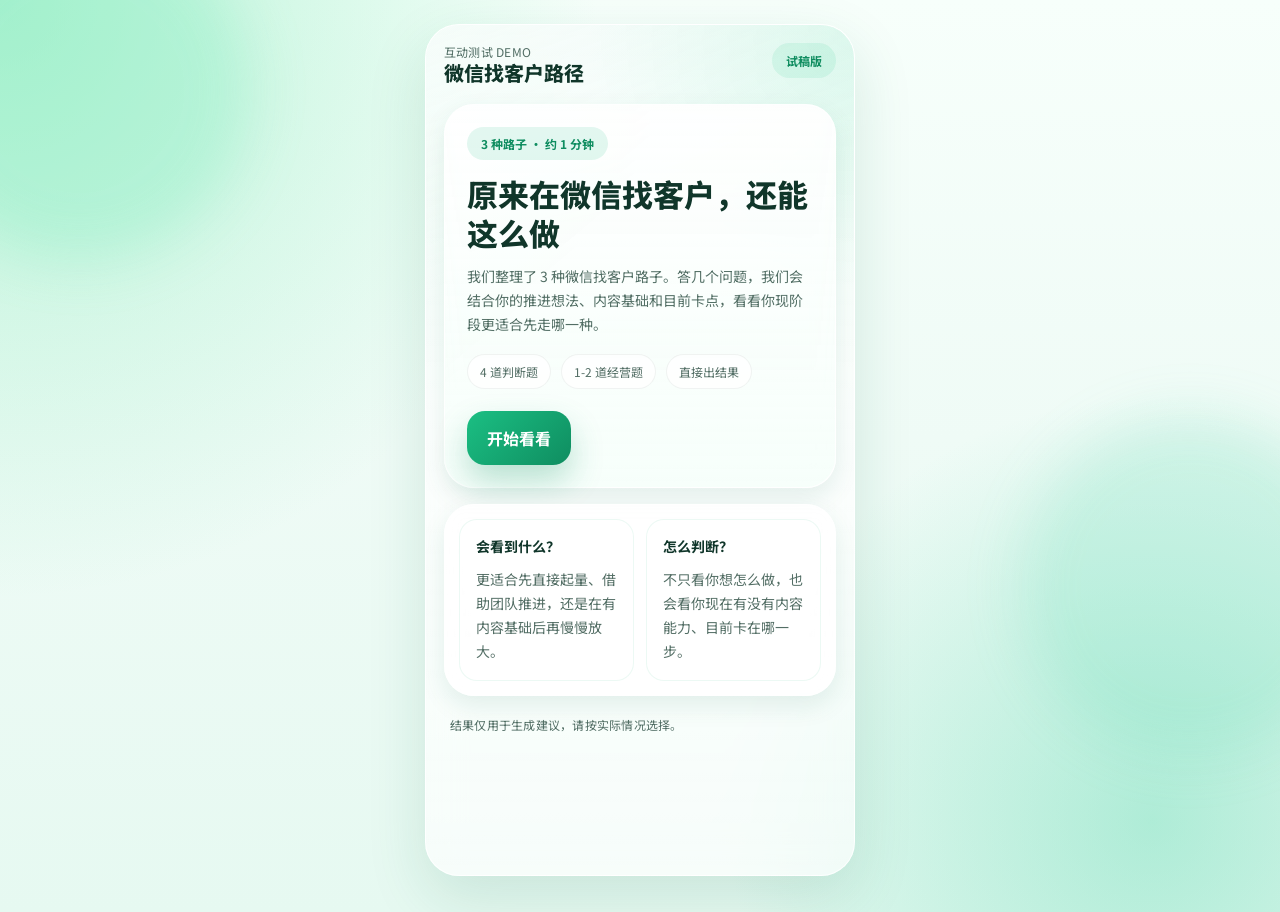
==== index.html @ 2e2473d0 "Add short result type label" ====
<!DOCTYPE html>
<html lang="zh-CN">
  <head>
    <meta charset="UTF-8" />
    <meta name="viewport" content="width=device-width, initial-scale=1.0, viewport-fit=cover" />
    <title>微信找客户路径 Demo</title>
    <link rel="preconnect" href="https://fonts.googleapis.com" />
    <link rel="preconnect" href="https://fonts.gstatic.com" crossorigin />
    <link
      href="https://fonts.googleapis.com/css2?family=Urbanist:wght@600;700;800&family=Noto+Sans+SC:wght@400;500;700;800&display=swap"
      rel="stylesheet"
    />
    <link rel="stylesheet" href="./css/style.css" />
  </head>
  <body>
    <div class="page-glow glow-left"></div>
    <div class="page-glow glow-right"></div>
    <main class="app-shell">
      <section class="phone-frame">
        <div class="topbar">
          <div>
            <p class="eyebrow">互动测试 DEMO</p>
            <h1>微信找客户路径</h1>
          </div>
          <span class="topbar-tag">试稿版</span>
        </div>

        <section id="screen-intro" class="screen active">
          <div class="hero-card reveal-up">
            <span class="pill">3 种路子 · 约 1 分钟</span>
            <h2>原来在微信找客户，还能这么做</h2>
            <p>
              我们整理了 3 种微信找客户路子。答几个问题，我们会结合你的推进想法、内容基础和目前卡点，看看你现阶段更适合先走哪一种。
            </p>
            <div class="chip-row">
              <span>4 道判断题</span>
              <span>1-2 道经营题</span>
              <span>直接出结果</span>
            </div>
            <button class="primary-btn" data-action="start">开始看看</button>
          </div>

          <div class="info-panel reveal-up delay-1">
            <div class="mini-card">
              <strong>会看到什么？</strong>
              <p>更适合先直接起量、借助团队推进，还是在有内容基础后再慢慢放大。</p>
            </div>
            <div class="mini-card">
              <strong>怎么判断？</strong>
              <p>不只看你想怎么做，也会看你现在有没有内容能力、目前卡在哪一步。</p>
            </div>
          </div>

          <div class="footer-note">结果仅用于生成建议，请按实际情况选择。</div>
        </section>

        <section id="screen-quiz" class="screen">
          <div class="progress-card reveal-up">
            <div class="progress-meta">
              <span id="progress-label">路径判断 1 / 5</span>
              <span id="progress-percent">20%</span>
            </div>
            <div class="progress-track">
              <div id="progress-fill" class="progress-fill"></div>
            </div>
          </div>

          <div class="question-card reveal-up delay-1">
            <p class="question-helper">按现在更接近的情况选即可</p>
            <h2 id="question-title">题目加载中…</h2>
            <div id="question-options" class="options-grid"></div>
          </div>
        </section>

        <section id="screen-loading" class="screen">
          <div class="loading-card reveal-up">
            <div class="loading-ring"></div>
            <span class="pill">路径匹配中</span>
            <h2>正在生成你的基础结果…</h2>
            <p id="loading-text">正在匹配更适合你的找客路子</p>
          </div>
        </section>

        <section id="screen-result" class="screen">
          <div class="result-hero reveal-up">
            <div>
              <p class="eyebrow">基础版结果</p>
              <span id="result-type-short" class="pill result-type-pill">先直接起量</span>
              <h2 id="result-type-title">你现阶段更适合：先直接把找客户这件事跑起来</h2>
            </div>
            <div class="score-badge">
              <span>匹配度</span>
              <strong id="result-score">86</strong>
            </div>
          </div>

          <div class="result-summary reveal-up delay-1">
            <p id="result-summary-text"></p>
            <div id="result-tags" class="chip-row result-tags"></div>
          </div>

          <div class="result-grid reveal-up delay-2">
            <div class="result-card">
              <p class="section-label">为什么会是这个结果</p>
              <ul id="trait-list" class="bullet-list"></ul>
            </div>
            <div class="result-card">
              <p class="section-label">更适合先怎么推进</p>
              <ul id="action-list" class="bullet-list"></ul>
            </div>
          </div>

          <div class="result-card highlight reveal-up delay-2">
            <p class="section-label">结合你的生意情况</p>
            <p id="result-personalized"></p>
          </div>

          <div class="qr-card reveal-up delay-3">
            <div class="qr-copy">
              <span class="pill">下一步动作</span>
              <h3>你的结果是基础版</h3>
              <p>
                添加顾问并发送测试结果截图，可领取对应方案说明、同类参考案例和下一步建议。
              </p>
              <ul class="benefit-list">
                <li>对应方案说明</li>
                <li>同类案例参考</li>
                <li>下一步建议清单</li>
              </ul>
            </div>
            <div class="qr-panel">
              <div class="qr-placeholder">
                <span>替换为顾问二维码</span>
              </div>
              <p>长按识别二维码，领取完整版</p>
            </div>
          </div>

          <div class="result-actions reveal-up delay-3">
            <button class="secondary-btn" data-action="restart">重新测试</button>
          </div>
        </section>
      </section>
    </main>

    <script src="./js/main.js"></script>
  </body>
</html>
---- css/style.css ----
:root {
  --bg: #effbf6;
  --bg-strong: #d8f6e8;
  --card: rgba(255, 255, 255, 0.84);
  --card-strong: rgba(255, 255, 255, 0.95);
  --line: rgba(13, 94, 62, 0.1);
  --text: #10362a;
  --text-soft: rgba(16, 54, 42, 0.72);
  --green: #1bbf83;
  --green-deep: #0f8d60;
  --mint: #65ddb0;
  --accent: #0eaf79;
  --shadow: 0 22px 60px rgba(23, 110, 76, 0.14);
  --shadow-soft: 0 10px 24px rgba(23, 110, 76, 0.1);
  --radius-xl: 30px;
  --radius-lg: 22px;
  --radius-md: 16px;
}

* {
  box-sizing: border-box;
}

body {
  margin: 0;
  min-height: 100vh;
  font-family: "Noto Sans SC", sans-serif;
  background:
    radial-gradient(circle at top left, rgba(128, 233, 182, 0.55), transparent 38%),
    radial-gradient(circle at right 10% bottom 10%, rgba(68, 211, 164, 0.35), transparent 30%),
    linear-gradient(180deg, #f7fffb 0%, var(--bg) 48%, #e6f9f1 100%);
  color: var(--text);
}

button {
  font: inherit;
}

.page-glow {
  position: fixed;
  inset: auto;
  width: 340px;
  height: 340px;
  border-radius: 50%;
  filter: blur(28px);
  opacity: 0.55;
  pointer-events: none;
}

.glow-left {
  top: -80px;
  left: -90px;
  background: rgba(115, 234, 184, 0.5);
}

.glow-right {
  right: -80px;
  bottom: 16%;
  background: rgba(93, 218, 177, 0.34);
}

.app-shell {
  min-height: 100vh;
  display: flex;
  justify-content: center;
  padding: 24px 16px 36px;
}

.phone-frame {
  position: relative;
  width: min(100%, 430px);
  min-height: calc(100vh - 48px);
  background: linear-gradient(180deg, rgba(255, 255, 255, 0.82), rgba(255, 255, 255, 0.66));
  border: 1px solid rgba(255, 255, 255, 0.8);
  border-radius: 34px;
  box-shadow: var(--shadow);
  backdrop-filter: blur(18px);
  overflow: hidden;
  padding: 18px 18px 24px;
}

.phone-frame::before {
  content: "";
  position: absolute;
  inset: 0;
  background:
    linear-gradient(160deg, rgba(255, 255, 255, 0.46), transparent 28%),
    radial-gradient(circle at top right, rgba(120, 229, 185, 0.24), transparent 28%),
    linear-gradient(180deg, rgba(33, 196, 130, 0.06), transparent 46%);
  pointer-events: none;
}

.topbar,
.screen {
  position: relative;
  z-index: 1;
}

.topbar {
  display: flex;
  justify-content: space-between;
  align-items: flex-start;
  gap: 12px;
  margin-bottom: 18px;
}

.topbar h1,
.hero-card h2,
.question-card h2,
.loading-card h2,
.result-hero h2,
.result-card h3,
.info-block h3 {
  margin: 0;
  line-height: 1.28;
}

.topbar h1 {
  font-size: 20px;
  font-weight: 800;
}

.eyebrow,
.section-label,
.footer-note,
.question-helper,
.progress-meta,
.topbar-tag,
.inline-error {
  letter-spacing: 0.02em;
}

.eyebrow,
.section-label,
.question-helper,
.footer-note,
.progress-meta,
.inline-error,
.topbar-tag {
  margin: 0;
  font-size: 12px;
  color: var(--text-soft);
}

.topbar-tag {
  display: inline-flex;
  align-items: center;
  justify-content: center;
  min-width: 64px;
  padding: 9px 12px;
  border-radius: 999px;
  background: rgba(27, 191, 131, 0.1);
  color: var(--green-deep);
  font-weight: 700;
}

.screen {
  display: none;
  flex-direction: column;
  gap: 16px;
}

.screen.active {
  display: flex;
}

.hero-card,
.question-card,
.progress-card,
.loading-card,
.result-summary,
.result-card,
.qr-card,
.info-panel,
.result-hero {
  background: var(--card);
  border: 1px solid rgba(255, 255, 255, 0.9);
  box-shadow: var(--shadow-soft);
  backdrop-filter: blur(10px);
}

.hero-card,
.question-card,
.loading-card,
.result-summary,
.result-card,
.result-hero {
  border-radius: var(--radius-xl);
  padding: 22px;
}

.hero-card {
  background:
    linear-gradient(180deg, rgba(255, 255, 255, 0.96), rgba(245, 255, 250, 0.84)),
    linear-gradient(140deg, rgba(125, 235, 188, 0.1), transparent 45%);
}

.hero-card.compact p {
  margin-bottom: 0;
}

.hero-card h2 {
  margin-top: 14px;
  font-size: 31px;
  font-weight: 800;
}

.hero-card p,
.loading-card p,
.result-summary p,
.result-card p,
.qr-copy p,
.mini-card p,
.info-block p {
  margin: 12px 0 0;
  color: var(--text-soft);
  line-height: 1.7;
  font-size: 14px;
}

.pill {
  display: inline-flex;
  align-items: center;
  justify-content: center;
  width: fit-content;
  padding: 8px 14px;
  border-radius: 999px;
  background: rgba(27, 191, 131, 0.12);
  color: var(--green-deep);
  font-size: 12px;
  font-weight: 700;
}

.chip-row {
  display: flex;
  flex-wrap: wrap;
  gap: 10px;
  margin: 18px 0 22px;
}

.chip-row span,
.result-tags span {
  display: inline-flex;
  align-items: center;
  justify-content: center;
  padding: 8px 12px;
  border-radius: 999px;
  background: rgba(255, 255, 255, 0.78);
  border: 1px solid rgba(16, 54, 42, 0.06);
  font-size: 12px;
  color: var(--text-soft);
}

.primary-btn,
.secondary-btn,
.option-btn {
  border: none;
  cursor: pointer;
  transition: transform 180ms ease, box-shadow 180ms ease, border-color 180ms ease, background 180ms ease;
}

.primary-btn,
.secondary-btn {
  min-height: 54px;
  border-radius: 18px;
  padding: 0 20px;
  font-weight: 700;
}

.primary-btn {
  background: linear-gradient(135deg, var(--green) 0%, var(--green-deep) 100%);
  color: #fff;
  box-shadow: 0 16px 32px rgba(21, 148, 101, 0.28);
}

.primary-btn:hover,
.primary-btn:active,
.secondary-btn:hover,
.option-btn:hover,
.option-btn.active {
  transform: translateY(-2px);
}

.primary-btn.full,
.secondary-btn.full {
  width: 100%;
}

.secondary-btn {
  background: rgba(255, 255, 255, 0.86);
  color: var(--green-deep);
  border: 1px solid rgba(27, 191, 131, 0.18);
}

.info-panel {
  display: grid;
  gap: 12px;
  grid-template-columns: 1fr 1fr;
  border-radius: var(--radius-xl);
  padding: 14px;
}

.mini-card {
  padding: 16px;
  border-radius: 18px;
  background: rgba(255, 255, 255, 0.76);
  border: 1px solid rgba(14, 175, 121, 0.08);
}

.mini-card strong {
  display: block;
  font-size: 14px;
}

.footer-note {
  padding: 4px 6px 0;
}

.progress-card {
  border-radius: 24px;
  padding: 16px 18px;
}

.progress-meta {
  display: flex;
  justify-content: space-between;
  font-weight: 700;
}

.progress-track {
  height: 10px;
  border-radius: 999px;
  background: rgba(16, 54, 42, 0.08);
  overflow: hidden;
  margin-top: 12px;
}

.progress-fill {
  width: 20%;
  height: 100%;
  border-radius: inherit;
  background: linear-gradient(90deg, #8ae9bf 0%, var(--green) 100%);
  transition: width 260ms ease;
}

.question-card h2 {
  margin-top: 10px;
  font-size: 27px;
  font-weight: 800;
}

.options-grid {
  display: grid;
  gap: 12px;
  margin-top: 20px;
}

.options-grid.compact {
  grid-template-columns: 1fr 1fr;
}

.option-btn {
  width: 100%;
  text-align: left;
  padding: 16px 16px 18px;
  border-radius: 20px;
  background: rgba(255, 255, 255, 0.9);
  border: 1px solid transparent;
  box-shadow: inset 0 1px 0 rgba(255, 255, 255, 0.4);
}

.option-btn .option-tag {
  display: inline-flex;
  align-items: center;
  justify-content: center;
  width: 30px;
  height: 30px;
  border-radius: 50%;
  background: rgba(27, 191, 131, 0.1);
  color: var(--green-deep);
  font-weight: 800;
  font-family: "Urbanist", sans-serif;
}

.option-btn .option-text {
  display: block;
  margin-top: 12px;
  color: var(--text);
  line-height: 1.6;
  font-size: 15px;
}

.option-btn:hover,
.option-btn.active {
  border-color: rgba(27, 191, 131, 0.42);
  box-shadow: 0 14px 26px rgba(20, 132, 92, 0.12);
  background: linear-gradient(180deg, #ffffff 0%, rgba(241, 255, 248, 0.96) 100%);
}

.info-block.spaced {
  margin-top: 22px;
}

.inline-error {
  min-height: 18px;
  margin-top: 12px;
  color: #cf5030;
}

.loading-card {
  min-height: 420px;
  display: flex;
  flex-direction: column;
  justify-content: center;
  align-items: center;
  text-align: center;
}

.loading-ring {
  width: 88px;
  height: 88px;
  border-radius: 50%;
  border: 6px solid rgba(27, 191, 131, 0.12);
  border-top-color: var(--green);
  animation: spin 1s linear infinite;
  margin-bottom: 20px;
}

.result-hero {
  display: flex;
  align-items: center;
  justify-content: space-between;
  gap: 14px;
}

.result-type-pill {
  margin: 8px 0 12px;
}

.score-badge {
  min-width: 110px;
  padding: 16px 14px;
  border-radius: 24px;
  background: linear-gradient(180deg, rgba(27, 191, 131, 0.12), rgba(27, 191, 131, 0.04));
  text-align: center;
}

.score-badge span {
  display: block;
  font-size: 12px;
  color: var(--text-soft);
}

.score-badge strong {
  display: block;
  margin-top: 8px;
  font-family: "Urbanist", sans-serif;
  font-size: 34px;
  color: var(--green-deep);
}

.result-grid {
  display: grid;
  grid-template-columns: 1fr 1fr;
  gap: 12px;
}

.bullet-list,
.benefit-list {
  margin: 14px 0 0;
  padding-left: 18px;
  color: var(--text-soft);
  line-height: 1.8;
}

.result-card.highlight {
  background: linear-gradient(135deg, rgba(255, 255, 255, 0.92), rgba(230, 252, 242, 0.88));
}

.qr-card {
  display: grid;
  grid-template-columns: 1.3fr 1fr;
  gap: 16px;
  border-radius: var(--radius-xl);
  padding: 18px;
}

.qr-copy h3 {
  margin: 14px 0 0;
  font-size: 24px;
}

.qr-panel {
  display: flex;
  flex-direction: column;
  align-items: center;
  justify-content: center;
  padding: 14px;
  border-radius: 22px;
  background: rgba(255, 255, 255, 0.84);
  border: 1px solid rgba(16, 54, 42, 0.06);
  text-align: center;
}

.qr-panel p {
  margin: 12px 0 0;
  font-size: 12px;
  color: var(--text-soft);
  line-height: 1.6;
}

.qr-placeholder {
  width: 146px;
  height: 146px;
  border-radius: 24px;
  background:
    linear-gradient(45deg, rgba(255, 255, 255, 0.85) 25%, transparent 25%),
    linear-gradient(-45deg, rgba(255, 255, 255, 0.85) 25%, transparent 25%),
    linear-gradient(45deg, transparent 75%, rgba(255, 255, 255, 0.85) 75%),
    linear-gradient(-45deg, transparent 75%, rgba(255, 255, 255, 0.85) 75%),
    linear-gradient(135deg, #14a870 0%, #0f8d60 100%);
  background-size: 24px 24px, 24px 24px, 24px 24px, 24px 24px, 100% 100%;
  background-position: 0 0, 0 12px, 12px -12px, -12px 0, 0 0;
  display: flex;
  align-items: center;
  justify-content: center;
  padding: 16px;
  color: #fff;
  font-size: 12px;
  font-weight: 700;
  text-align: center;
  box-shadow: inset 0 0 0 8px rgba(255, 255, 255, 0.14);
}

.result-actions {
  display: flex;
  justify-content: center;
}

.reveal-up {
  animation: rise 540ms ease both;
}

.delay-1 {
  animation-delay: 80ms;
}

.delay-2 {
  animation-delay: 160ms;
}

.delay-3 {
  animation-delay: 240ms;
}

@keyframes rise {
  from {
    opacity: 0;
    transform: translateY(18px);
  }
  to {
    opacity: 1;
    transform: translateY(0);
  }
}

@keyframes spin {
  to {
    transform: rotate(360deg);
  }
}

@media (max-width: 520px) {
  .app-shell {
    padding: 0;
  }

  .phone-frame {
    width: 100%;
    min-height: 100vh;
    border-radius: 0;
    padding-bottom: 28px;
  }

  .hero-card h2,
  .question-card h2 {
    font-size: 28px;
  }

  .options-grid.compact,
  .result-grid,
  .info-panel,
  .qr-card {
    grid-template-columns: 1fr;
  }

  .qr-placeholder {
    width: 160px;
    height: 160px;
  }
}
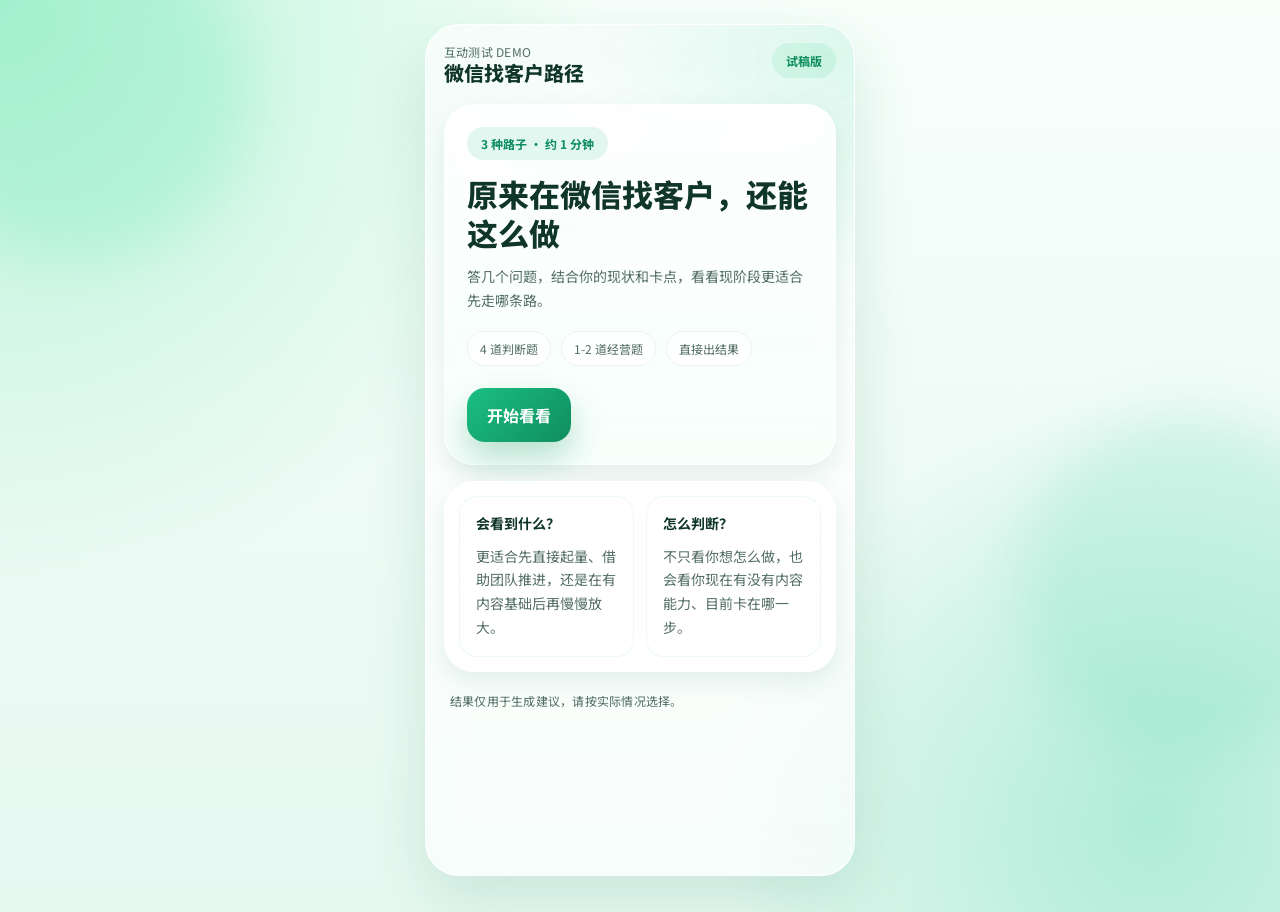
==== commit f4305ac1: "优化文案：副文案压短、题干白话化、选项去策划感、加载页增量、领取区提价值、卡点题提权" ====
--- a/index.html
+++ b/index.html
@@ -30,7 +30,7 @@
             <span class="pill">3 种路子 · 约 1 分钟</span>
             <h2>原来在微信找客户，还能这么做</h2>
             <p>
-              我们整理了 3 种微信找客户路子。答几个问题，我们会结合你的推进想法、内容基础和目前卡点，看看你现阶段更适合先走哪一种。
+              答几个问题，结合你的现状和卡点，看看现阶段更适合先走哪条路。
             </p>
             <div class="chip-row">
               <span>4 道判断题</span>
@@ -120,12 +120,12 @@
               <span class="pill">下一步动作</span>
               <h3>你的结果是基础版</h3>
               <p>
-                添加顾问并发送测试结果截图，可领取对应方案说明、同类参考案例和下一步建议。
+                扫码加顾问，发送截图即可领取你的完整版报告（含同行案例 + 落地建议）。
               </p>
               <ul class="benefit-list">
                 <li>对应方案说明</li>
-                <li>同类案例参考</li>
-                <li>下一步建议清单</li>
+                <li>同行案例参考</li>
+                <li>落地建议清单</li>
               </ul>
             </div>
             <div class="qr-panel">
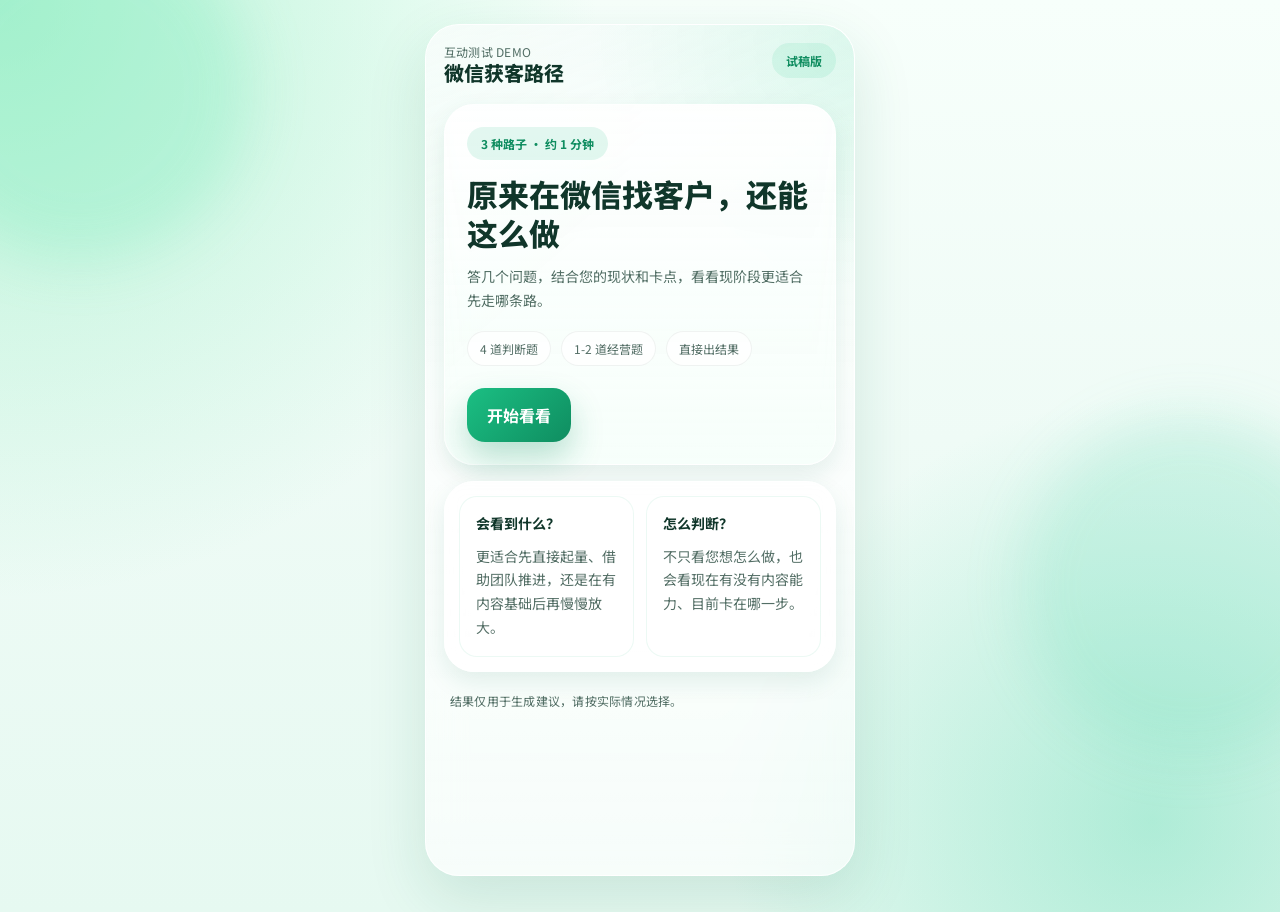
==== commit 4bf1625c: "全局你→您、第2/4题改干选项、生意情况卡片精简概括、眉标改获客路径" ====
--- a/index.html
+++ b/index.html
@@ -3,7 +3,7 @@
   <head>
     <meta charset="UTF-8" />
     <meta name="viewport" content="width=device-width, initial-scale=1.0, viewport-fit=cover" />
-    <title>微信找客户路径 Demo</title>
+    <title>微信获客路径 Demo</title>
     <link rel="preconnect" href="https://fonts.googleapis.com" />
     <link rel="preconnect" href="https://fonts.gstatic.com" crossorigin />
     <link
@@ -20,7 +20,7 @@
         <div class="topbar">
           <div>
             <p class="eyebrow">互动测试 DEMO</p>
-            <h1>微信找客户路径</h1>
+            <h1>微信获客路径</h1>
           </div>
           <span class="topbar-tag">试稿版</span>
         </div>
@@ -30,7 +30,7 @@
             <span class="pill">3 种路子 · 约 1 分钟</span>
             <h2>原来在微信找客户，还能这么做</h2>
             <p>
-              答几个问题，结合你的现状和卡点，看看现阶段更适合先走哪条路。
+              答几个问题，结合您的现状和卡点，看看现阶段更适合先走哪条路。
             </p>
             <div class="chip-row">
               <span>4 道判断题</span>
@@ -47,7 +47,7 @@
             </div>
             <div class="mini-card">
               <strong>怎么判断？</strong>
-              <p>不只看你想怎么做，也会看你现在有没有内容能力、目前卡在哪一步。</p>
+              <p>不只看您想怎么做，也会看现在有没有内容能力、目前卡在哪一步。</p>
             </div>
           </div>
 
@@ -76,17 +76,18 @@
           <div class="loading-card reveal-up">
             <div class="loading-ring"></div>
             <span class="pill">路径匹配中</span>
-            <h2>正在生成你的基础结果…</h2>
-            <p id="loading-text">正在匹配更适合你的找客路子</p>
+            <h2>正在生成结果…</h2>
+            <p id="loading-text">正在分析您的回答…</p>
           </div>
         </section>
 
         <section id="screen-result" class="screen">
+          <!-- S1: 类型标题 -->
           <div class="result-hero reveal-up">
             <div>
-              <p class="eyebrow">基础版结果</p>
-              <span id="result-type-short" class="pill result-type-pill">先直接起量</span>
-              <h2 id="result-type-title">你现阶段更适合：先直接把找客户这件事跑起来</h2>
+              <p class="eyebrow">您适合的微信获客路径</p>
+              <h2 id="result-type-short" class="result-type-heading">直接起量型</h2>
+              <p id="result-type-title" class="result-subtitle"></p>
             </div>
             <div class="score-badge">
               <span>匹配度</span>
@@ -94,45 +95,39 @@
             </div>
           </div>
 
-          <div class="result-summary reveal-up delay-1">
-            <p id="result-summary-text"></p>
-            <div id="result-tags" class="chip-row result-tags"></div>
+          <!-- S2: 结合您的生意情况（卡片式） -->
+          <div class="result-card reveal-up delay-1">
+            <p class="section-label">结合您的生意情况</p>
+            <div id="situation-cards" class="situation-grid"></div>
           </div>
 
-          <div class="result-grid reveal-up delay-2">
-            <div class="result-card">
-              <p class="section-label">为什么会是这个结果</p>
-              <ul id="trait-list" class="bullet-list"></ul>
-            </div>
-            <div class="result-card">
-              <p class="section-label">更适合先怎么推进</p>
-              <ul id="action-list" class="bullet-list"></ul>
-            </div>
+          <!-- S3: 分析 -->
+          <div class="result-card reveal-up delay-2">
+            <p class="section-label">分析</p>
+            <p id="result-summary-text" class="analysis-text"></p>
+            <ul id="trait-list" class="bullet-list"></ul>
           </div>
 
-          <div class="result-card highlight reveal-up delay-2">
-            <p class="section-label">结合你的生意情况</p>
-            <p id="result-personalized"></p>
+          <!-- S4: 怎么推进 -->
+          <div class="result-card reveal-up delay-2">
+            <p class="section-label">怎么推进</p>
+            <ul id="action-list" class="bullet-list"></ul>
           </div>
 
+          <!-- 加顾问 -->
           <div class="qr-card reveal-up delay-3">
             <div class="qr-copy">
-              <span class="pill">下一步动作</span>
-              <h3>你的结果是基础版</h3>
+              <span class="pill">想了解更多</span>
+              <h3>加顾问领同行案例和详细方案</h3>
               <p>
-                扫码加顾问，发送截图即可领取你的完整版报告（含同行案例 + 落地建议）。
+                扫码加顾问，发送结果截图，免费领取您这个行业的获客方案和同行案例。
               </p>
-              <ul class="benefit-list">
-                <li>对应方案说明</li>
-                <li>同行案例参考</li>
-                <li>落地建议清单</li>
-              </ul>
             </div>
             <div class="qr-panel">
               <div class="qr-placeholder">
                 <span>替换为顾问二维码</span>
               </div>
-              <p>长按识别二维码，领取完整版</p>
+              <p>长按识别添加顾问</p>
             </div>
           </div>
 
--- a/css/style.css
+++ b/css/style.css
@@ -433,6 +433,62 @@
   gap: 14px;
 }
 
+.result-hero h2 {
+  font-size: 17px;
+  font-weight: 700;
+}
+
+.result-type-heading {
+  font-size: 28px;
+  font-weight: 800;
+  color: var(--green-deep);
+  margin: 8px 0 4px;
+  line-height: 1.2;
+}
+
+.result-subtitle {
+  font-size: 14px;
+  color: var(--text-soft);
+  margin: 4px 0 0;
+  line-height: 1.6;
+}
+
+.analysis-text {
+  font-size: 14px;
+  color: var(--text-soft);
+  line-height: 1.7;
+  margin: 10px 0 8px;
+}
+
+.situation-grid {
+  display: grid;
+  grid-template-columns: 1fr 1fr;
+  gap: 10px;
+  margin-top: 14px;
+}
+
+.situation-item {
+  padding: 14px;
+  border-radius: 16px;
+  background: rgba(27, 191, 131, 0.06);
+  border: 1px solid rgba(27, 191, 131, 0.1);
+}
+
+.situation-item .sit-label {
+  display: block;
+  font-size: 11px;
+  color: var(--text-soft);
+  margin-bottom: 6px;
+}
+
+.situation-item .sit-value {
+  display: block;
+  font-size: 14px;
+  font-weight: 700;
+  color: var(--text);
+  line-height: 1.4;
+}
+
 .result-type-pill {
   margin: 8px 0 12px;
 }
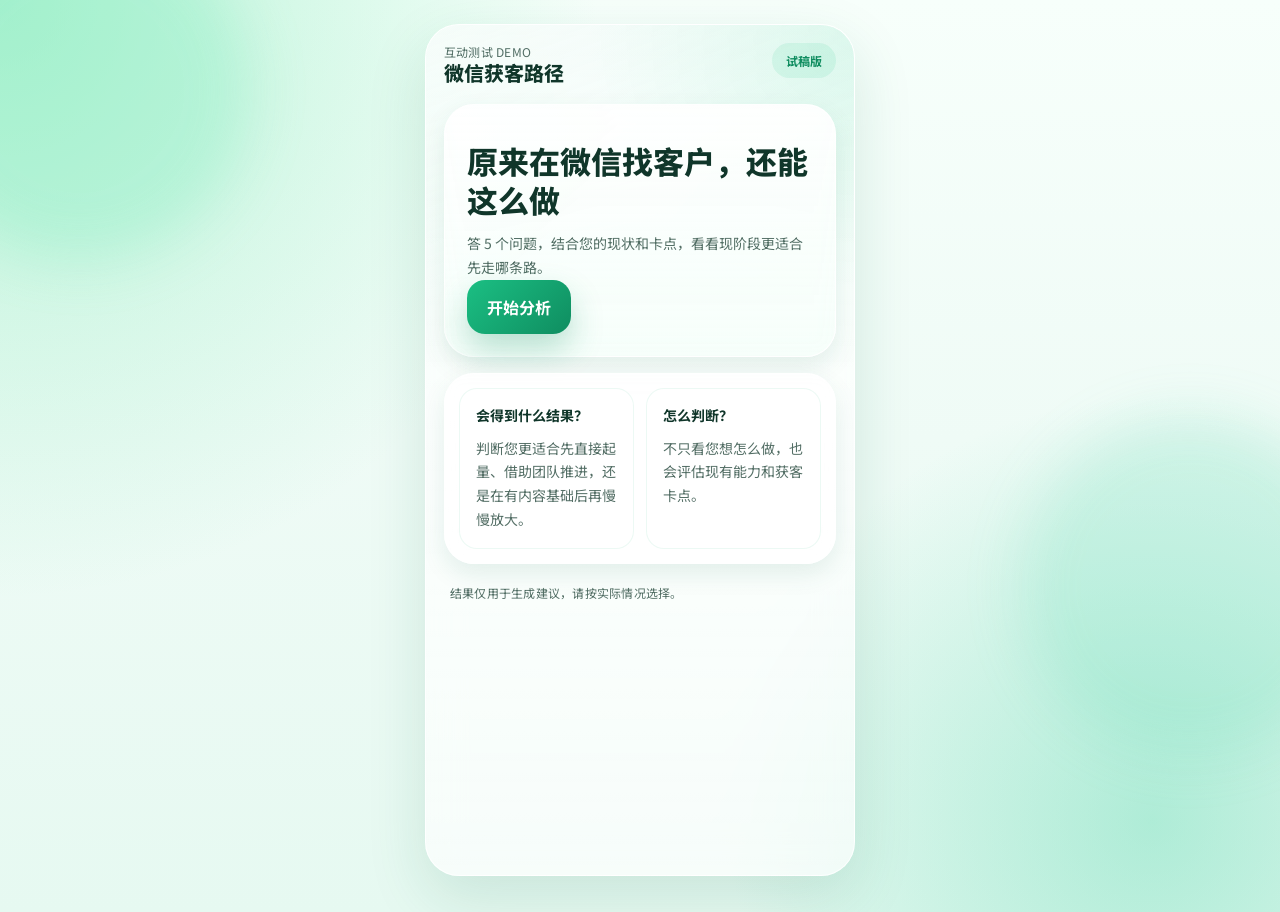
==== commit abb1e384: "首页精简、题目微调、第3题加选项、扎根→经营放大、方案名改、卡片标签改" ====
--- a/index.html
+++ b/index.html
@@ -27,27 +27,21 @@
 
         <section id="screen-intro" class="screen active">
           <div class="hero-card reveal-up">
-            <span class="pill">3 种路子 · 约 1 分钟</span>
             <h2>原来在微信找客户，还能这么做</h2>
             <p>
-              答几个问题，结合您的现状和卡点，看看现阶段更适合先走哪条路。
+              答 5 个问题，结合您的现状和卡点，看看现阶段更适合先走哪条路。
             </p>
-            <div class="chip-row">
-              <span>4 道判断题</span>
-              <span>1-2 道经营题</span>
-              <span>直接出结果</span>
-            </div>
-            <button class="primary-btn" data-action="start">开始看看</button>
+            <button class="primary-btn" data-action="start">开始分析</button>
           </div>
 
           <div class="info-panel reveal-up delay-1">
             <div class="mini-card">
-              <strong>会看到什么？</strong>
-              <p>更适合先直接起量、借助团队推进，还是在有内容基础后再慢慢放大。</p>
+              <strong>会得到什么结果？</strong>
+              <p>判断您更适合先直接起量、借助团队推进，还是在有内容基础后再慢慢放大。</p>
             </div>
             <div class="mini-card">
               <strong>怎么判断？</strong>
-              <p>不只看您想怎么做，也会看现在有没有内容能力、目前卡在哪一步。</p>
+              <p>不只看您想怎么做，也会评估现有能力和获客卡点。</p>
             </div>
           </div>
 
@@ -120,7 +114,7 @@
               <span class="pill">想了解更多</span>
               <h3>加顾问领同行案例和详细方案</h3>
               <p>
-                扫码加顾问，发送结果截图，免费领取您这个行业的获客方案和同行案例。
+                扫码加顾问，免费领取详细获客方案和同行案例。
               </p>
             </div>
             <div class="qr-panel">
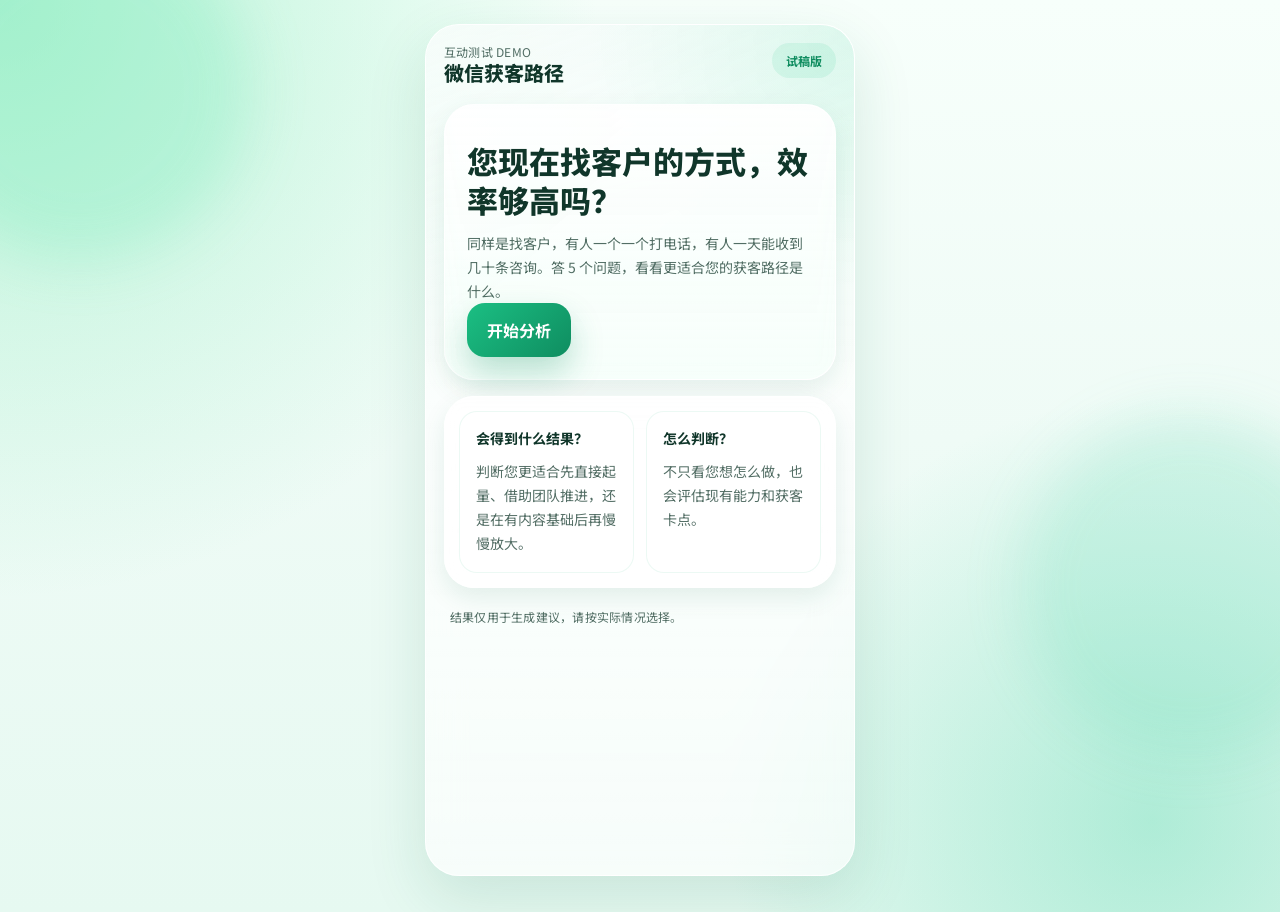
==== commit df7d75f3: "路线A：首页钩子贴号码包人群、第1题改获客现状、结果页加方式对比" ====
--- a/index.html
+++ b/index.html
@@ -27,9 +27,9 @@
 
         <section id="screen-intro" class="screen active">
           <div class="hero-card reveal-up">
-            <h2>原来在微信找客户，还能这么做</h2>
+            <h2>您现在找客户的方式，效率够高吗？</h2>
             <p>
-              答 5 个问题，结合您的现状和卡点，看看现阶段更适合先走哪条路。
+              同样是找客户，有人一个一个打电话，有人一天能收到几十条咨询。答 5 个问题，看看更适合您的获客路径是什么。
             </p>
             <button class="primary-btn" data-action="start">开始分析</button>
           </div>
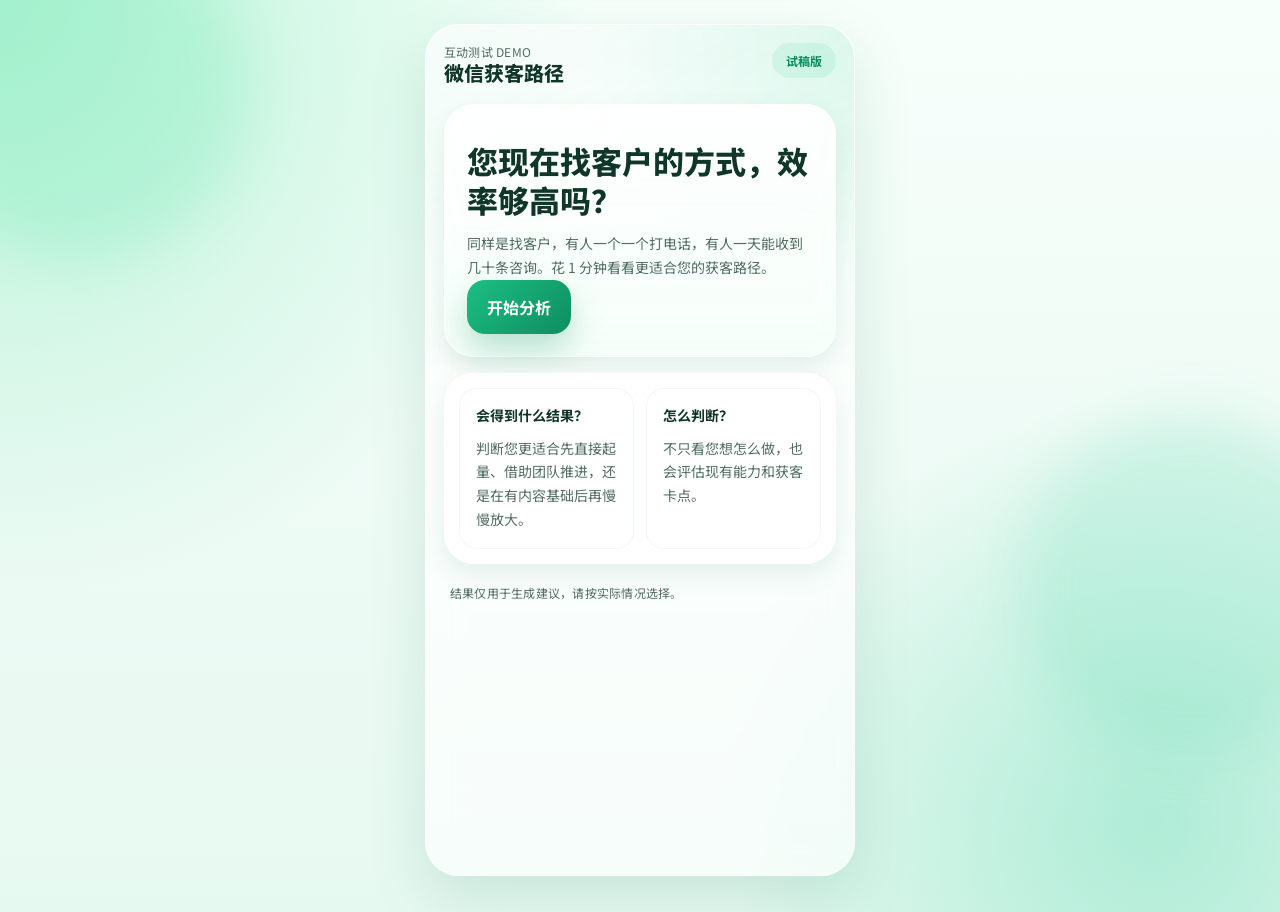
==== commit 736b6dcb: "三处关键优化：删5个问题、对比摘要提前、加微信利益点具象化" ====
--- a/index.html
+++ b/index.html
@@ -29,7 +29,7 @@
           <div class="hero-card reveal-up">
             <h2>您现在找客户的方式，效率够高吗？</h2>
             <p>
-              同样是找客户，有人一个一个打电话，有人一天能收到几十条咨询。答 5 个问题，看看更适合您的获客路径是什么。
+              同样是找客户，有人一个一个打电话，有人一天能收到几十条咨询。花 1 分钟看看更适合您的获客路径。
             </p>
             <button class="primary-btn" data-action="start">开始分析</button>
           </div>
@@ -76,7 +76,7 @@
         </section>
 
         <section id="screen-result" class="screen">
-          <!-- S1: 类型标题 -->
+          <!-- S1: 类型标题 + 核心对比 -->
           <div class="result-hero reveal-up">
             <div>
               <p class="eyebrow">您适合的微信获客路径</p>
@@ -89,6 +89,10 @@
             </div>
           </div>
 
+          <div class="result-card highlight reveal-up delay-1">
+            <p id="result-summary-text" class="analysis-text" style="margin:0;font-size:15px;color:var(--text);line-height:1.7;"></p>
+          </div>
+
           <!-- S2: 结合您的生意情况（卡片式） -->
           <div class="result-card reveal-up delay-1">
             <p class="section-label">结合您的生意情况</p>
@@ -98,7 +102,6 @@
           <!-- S3: 分析 -->
           <div class="result-card reveal-up delay-2">
             <p class="section-label">分析</p>
-            <p id="result-summary-text" class="analysis-text"></p>
             <ul id="trait-list" class="bullet-list"></ul>
           </div>
 
@@ -112,9 +115,9 @@
           <div class="qr-card reveal-up delay-3">
             <div class="qr-copy">
               <span class="pill">想了解更多</span>
-              <h3>加顾问领同行案例和详细方案</h3>
+              <h3>看看同行怎么做的</h3>
               <p>
-                扫码加顾问，免费领取详细获客方案和同行案例。
+                花了多少、拿了多少线索、用了哪种方案——加顾问免费领取同行案例和详细方案。
               </p>
             </div>
             <div class="qr-panel">
